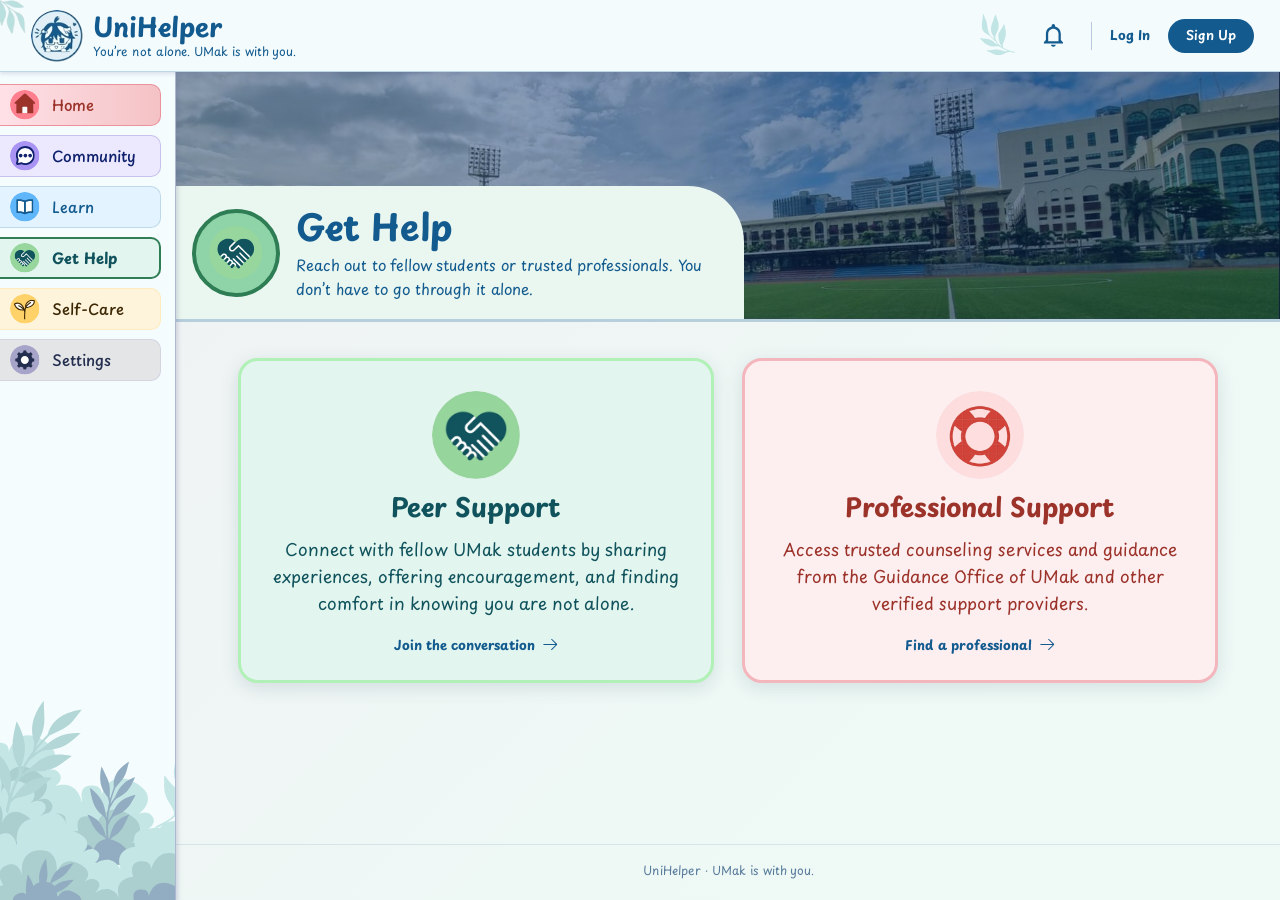
==== get-help.html @ 4c355756 "intial website" ====
<!DOCTYPE html>
<html lang="en">
<head>
  <meta charset="UTF-8">
  <meta name="viewport" content="width=device-width, initial-scale=1.0">
  <meta name="theme-color" content="#f3fbfd">
  <meta name="description" content="Connect with fellow UMak students or reach trusted professional support.">
  <title>Get Help | UniHelper</title>
  <link rel="icon" type="image/png" href="assets/images/logo.svg">
  <link rel="preconnect" href="https://fonts.googleapis.com">
  <link rel="preconnect" href="https://fonts.gstatic.com" crossorigin>
  <link href="https://fonts.googleapis.com/css2?family=Playpen+Sans:wght@400;500;600;700&display=swap" rel="stylesheet">
  <link rel="stylesheet" href="css/site.css">
  <link rel="stylesheet" href="css/help.css">
  <script src="js/app.js" defer></script>
</head>
<body data-page="help">
  <main class="main" id="main">
    <section class="page-hero hero--campus" aria-labelledby="helpTitle">
      <div class="hero-intro">
        <div class="hero-icon" aria-hidden="true"><img src="assets/icons/get-help.svg" alt=""></div>
        <div>
          <h1 id="helpTitle">Get Help</h1>
          <p>Reach out to fellow students or trusted professionals. You don’t have to go through it alone.</p>
        </div>
      </div>
    </section>

    <div class="container">
      <div class="help-cards">
        <a class="help-card help-card--peer" href="peer-support.html">
          <span class="help-card-icon"><img src="assets/icons/peer-support.png" alt=""></span>
          <h2>Peer Support</h2>
          <p>Connect with fellow UMak students by sharing experiences, offering encouragement, and finding comfort in knowing you are not alone.</p>
          <span class="help-card-cta">Join the conversation <img src="assets/icons/arrow-blue.svg" alt=""></span>
        </a>
        <a class="help-card help-card--pro" href="#" data-wip>
          <span class="help-card-icon"><img src="assets/icons/professional-support.png" alt=""></span>
          <h2>Professional Support</h2>
          <p>Access trusted counseling services and guidance from the Guidance Office of UMak and other verified support providers.</p>
          <span class="help-card-cta">Find a professional <img src="assets/icons/arrow-blue.svg" alt=""></span>
        </a>
      </div>
    </div>
  </main>
</body>
</html>
---- css/site.css ----
/* ==========================================================================
   UniHelper — shared design system
   One font, one type scale, one palette, one layout shell for every page.
   Page-specific styles live in css/<page>.css and only use the tokens below.
   ========================================================================== */

/* ---------- 1. Tokens ---------------------------------------------------- */
:root {
  /* Font: Playpen Sans everywhere */
  --font: "Playpen Sans", "Trebuchet MS", Arial, sans-serif;

  /* Type scale (rem). Change a value here and it updates the whole site. */
  --fs-xs: 0.75rem;     /* 12px  tags, captions            */
  --fs-sm: 0.8125rem;   /* 13px  meta, helper text         */
  --fs-base: 0.9375rem; /* 15px  body, buttons, nav        */
  --fs-md: 1.0625rem;   /* 17px  card titles, lead text    */
  --fs-lg: 1.3125rem;   /* 21px  section titles            */
  --fs-xl: 1.625rem;    /* 26px  sub-hero headings         */
  --fs-2xl: clamp(1.75rem, 1.35rem + 1.6vw, 2.25rem); /* 28–36px  page titles */
  --lh-tight: 1.25;
  --lh-body: 1.6;

  /* Brand palette */
  --brand: #135b8f;
  --brand-dark: #0f4a75;
  --brand-bright: #369fcb;
  --ink: #123c68;          /* headings */
  --text: #283653;         /* body copy */
  --muted: #587b9b;        /* secondary copy */
  --line: #bed7e7;
  --page: #f3fbfd;
  --page-grad: linear-gradient(135deg, #f0f1f3 0%, #eef8f5 60%, #effaf6 100%);
  --surface: #ffffff;
  --surface-soft: rgba(255, 255, 255, 0.6);
  --focus: #f2b84b;
  --error: #b42318;
  --success: #176b45;

  /* Shape + depth */
  --radius-sm: 8px;
  --radius: 12px;
  --radius-lg: 20px;
  --shadow-sm: 0 2px 6px rgba(27, 66, 91, 0.1);
  --shadow: 0 5px 18px rgba(27, 66, 91, 0.13);
  --shadow-lg: 0 10px 28px rgba(27, 66, 91, 0.22);

  /* Layout */
  --header-h: 72px;
  --sidebar-w: 200px;
  --gutter: clamp(16px, 2.6vw, 40px);
  --content-max: 1320px;
}

/* Page + sidebar colour themes. Each page picks one via <body data-page="…">;
   the matching sidebar pill uses the same set of variables. */
body[data-page="home"], .nav-home {
  --c-bg: linear-gradient(90deg, #fee1e7, #f4c2c5);
  --c-bd: #eb929c; --c-ink: #9c332a; --c-strong: #d9606d;
  --c-card: #f4fbfd; --c-icon: #f4c2c5;
}
body[data-page="community"], .nav-community {
  --c-bg: #ece8fd; --c-bd: #c8c1ed; --c-ink: #0f216d; --c-strong: #8d80d8;
  --c-card: #f1eefd; --c-icon: #c8c1ed;
}
body[data-page="learn"], .nav-learn {
  --c-bg: #e3f3ff; --c-bd: #bed9ea; --c-ink: #135b8f; --c-strong: #17649d;
  --c-card: #f4fbfd; --c-icon: #63b7f3;
}
body[data-page="help"], .nav-help {
  --c-bg: #e2f5ee; --c-bd: #b1f0b6; --c-ink: #11535d; --c-strong: #2f7d55;
  --c-card: #eaf7f0; --c-icon: #8fd3a8;
}
body[data-page="selfcare"], .nav-selfcare {
  --c-bg: #fef4db; --c-bd: #ffebbd; --c-ink: #3c2804; --c-strong: #c79a2e;
  --c-card: #fff6e0; --c-icon: #ffd77a;
}
body[data-page="settings"], .nav-settings {
  --c-bg: #e4e5e7; --c-bd: #d4d4e1; --c-ink: #242e4f; --c-strong: #6f719d;
  --c-card: #eeeef4; --c-icon: #b9b8d8;
}

/* ---------- 2. Base ------------------------------------------------------ */
*, *::before, *::after { box-sizing: border-box; }

html {
  scroll-behavior: smooth;
  scroll-padding-top: calc(var(--header-h) + 16px);
  -webkit-text-size-adjust: 100%;
}

body {
  margin: 0;
  font-family: var(--font);
  font-size: var(--fs-base);
  line-height: var(--lh-body);
  color: var(--text);
  background: var(--page);
}

h1, h2, h3, h4, p, ul { margin: 0; }
h1, h2, h3, h4 { color: var(--brand); line-height: var(--lh-tight); }
h1 { font-size: var(--fs-2xl); font-weight: 700; }
h2 { font-size: var(--fs-lg); font-weight: 700; }
h3 { font-size: var(--fs-md); font-weight: 600; }
ul { padding: 0; list-style: none; }
a { color: inherit; }
img { max-width: 100%; }
button, input, select, textarea { font: inherit; color: inherit; }
button { cursor: pointer; }
[hidden] { display: none !important; }

:focus-visible { outline: 3px solid var(--focus); outline-offset: 3px; }

.sr-only {
  position: absolute; width: 1px; height: 1px; padding: 0; margin: -1px;
  overflow: hidden; clip: rect(0, 0, 0, 0); white-space: nowrap; border: 0;
}

.skip-link {
  position: fixed; top: 8px; left: 8px; z-index: 2000;
  padding: 8px 14px; border-radius: var(--radius-sm);
  color: #fff; background: var(--brand); text-decoration: none;
  transform: translateY(-200%);
}
.skip-link:focus { transform: none; }

body.no-scroll { overflow: hidden; }

/* ---------- 3. App shell: header, sidebar, main ------------------------- */
.topbar {
  position: fixed; inset: 0 0 auto 0; z-index: 1000;
  display: flex; align-items: center; gap: 14px;
  height: var(--header-h);
  padding: 0 clamp(14px, 2vw, 26px) 0 clamp(14px, 2.4vw, 32px);
  border-bottom: 1px solid var(--line);
  background: var(--page);
  box-shadow: 0 2px 4px rgba(111, 113, 157, 0.2);
}

.topbar-leaf-left {
  position: absolute; top: -18px; left: -20px; width: 60px; height: 60px;
  object-fit: contain; pointer-events: none;
}

.menu-toggle {
  display: none; flex: 0 0 40px; width: 40px; height: 40px; padding: 10px;
  border: 0; border-radius: 10px; background: #e4f2f9;
}
.menu-toggle span {
  display: block; height: 2px; margin: 4px 0; border-radius: 2px; background: var(--brand);
  transition: transform 0.2s, opacity 0.2s;
}
body.sidebar-open .menu-toggle span:nth-child(1) { transform: translateY(6px) rotate(45deg); }
body.sidebar-open .menu-toggle span:nth-child(2) { opacity: 0; }
body.sidebar-open .menu-toggle span:nth-child(3) { transform: translateY(-6px) rotate(-45deg); }

.brand { display: inline-flex; align-items: center; gap: 10px; min-width: 0; text-decoration: none; }
.brand-logo { width: 52px; height: 52px; border-radius: 50%; object-fit: cover; flex: none; }
.brand-copy { display: flex; flex-direction: column; min-width: 0; line-height: 1.1; }
.brand-name { font-size: var(--fs-xl); font-weight: 700; color: var(--brand); }
.brand-tag { margin-top: 3px; font-size: var(--fs-xs); color: var(--brand); }

.topbar-leaf { margin-left: auto; width: 54px; height: 58px; object-fit: contain; opacity: 0.85; pointer-events: none; }

.topbar-actions { display: flex; align-items: center; gap: 18px; }
.topbar-actions .icon-btn { display: grid; place-items: center; width: 38px; height: 42px; padding: 0; border: 0; background: none; }
.topbar-actions .icon-btn img { width: 24px; height: 24px; }
.topbar-divider { width: 1px; height: 28px; background: #b9c9dd; }
.topbar-link { font-size: var(--fs-sm); font-weight: 700; color: var(--brand); text-decoration: none; white-space: nowrap; }
.topbar-link:hover { text-decoration: underline; }

.user-chip {
  display: inline-flex; align-items: center; gap: 8px; max-width: 180px;
  font-size: var(--fs-sm); font-weight: 600; color: var(--brand); white-space: nowrap;
}
.user-chip img { width: 28px; height: 28px; border-radius: 50%; background: #b4cde0; }
.user-chip span { overflow: hidden; text-overflow: ellipsis; }

.sidebar {
  position: fixed; top: var(--header-h); bottom: 0; left: 0; z-index: 900;
  display: flex; flex-direction: column; overflow: hidden;
  width: var(--sidebar-w);
  border-right: 1px solid #aeb9d1;
  background: #f4fcfe;
  box-shadow: 2px 2px 4px rgba(111, 113, 157, 0.25);
}
.side-nav { position: relative; z-index: 1; display: flex; flex-direction: column; gap: 9px; padding: 12px 14px 0 0; }

.nav-item {
  display: flex; align-items: center; gap: 12px; min-height: 42px;
  padding: 4px 10px; border: 1px solid var(--c-bd); border-left: 0;
  border-radius: 0 10px 10px 0;
  font-size: var(--fs-base); font-weight: 500; text-decoration: none; white-space: nowrap;
  color: var(--c-ink); background: var(--c-bg);
  transition: filter 0.15s, transform 0.15s;
}
.nav-item:hover { filter: brightness(0.97); transform: translateX(2px); }
.nav-item img { flex: 0 0 30px; width: 30px; height: 30px; object-fit: contain; }
.nav-item.active { border-width: 2px; border-color: var(--c-strong); font-weight: 700; }

.sidebar-decoration {
  position: absolute; bottom: -50px; left: -180px; width: 450px; max-width: 250%;
  opacity: 0.8; pointer-events: none; user-select: none;
}

.sidebar-auth { display: none; position: relative; z-index: 1; margin-top: auto; padding: 14px; gap: 10px; flex-direction: column; }

.sidebar-scrim {
  position: fixed; inset: var(--header-h) 0 0; z-index: 850;
  background: rgba(16, 47, 74, 0.45); opacity: 0; pointer-events: none; transition: opacity 0.2s;
}

.main {
  display: flex; flex-direction: column; min-width: 0; min-height: 100vh;
  padding-top: var(--header-h); margin-left: var(--sidebar-w);
  background: var(--page-grad);
}
.container { width: 100%; max-width: var(--content-max); margin: 0 auto; padding: 22px var(--gutter) 34px; }

.site-footer {
  margin-top: auto; padding: 16px 24px 20px; border-top: 1px solid #d4e4eb;
  font-size: var(--fs-xs); text-align: center; color: var(--muted);
}

/* ---------- 4. Page hero (same structure on every page) ------------------ */
.page-hero {
  position: relative; display: flex; justify-content: space-between; align-items: flex-end; gap: 24px;
  min-height: 250px; padding: 24px var(--gutter) 0;
  border-bottom: 3px solid #b7cfdd;
  background-color: #35597a;
  background-image: linear-gradient(90deg, rgba(8, 39, 91, 0.42), rgba(8, 39, 91, 0.5)), var(--hero-img, none);
  background-position: center; background-size: cover; background-repeat: no-repeat;
  isolation: isolate;
}
.hero--campus  { --hero-img: url("../assets/images/hero-campus.jpg"); }
.hero--library { --hero-img: url("../assets/images/hero-library.jpg"); }
.hero--aerial  { --hero-img: url("../assets/images/hero-aerial.jpg"); }
.hero--peer    { --hero-img: url("../assets/images/hero-peer.jpg"); }

.hero-intro {
  position: relative; display: flex; align-items: center; gap: 16px;
  max-width: 62%; min-height: 128px;
  padding: 18px 30px 18px 16px; margin-left: calc(var(--gutter) * -1);
  border-radius: 0 56px 0 0; background: var(--c-card);
}
.hero-icon {
  display: grid; place-items: center; flex: 0 0 88px; width: 88px; height: 88px;
  border: 4px solid var(--c-strong); border-radius: 50%; background: var(--c-icon);
}
.hero-icon img { width: 54px; height: 54px; object-fit: contain; }
.hero-intro h1 { margin-bottom: 4px; color: var(--brand); }
.hero-intro p { max-width: 38ch; font-size: var(--fs-base); color: var(--brand); }
.hero-mascot { flex: none; align-self: flex-end; width: 150px; margin-top: -78px; margin-bottom: -18px; object-fit: contain; }

.hero-aside {
  flex: 0 1 320px; align-self: center; width: 320px; margin-bottom: 14px; padding: 16px 24px 20px;
  border-radius: 28px; text-align: center; color: var(--brand);
  background: #f4fbfd; box-shadow: var(--shadow-lg);
}

/* ---------- 5. Buttons, chips, pills ------------------------------------ */
.btn {
  display: inline-flex; justify-content: center; align-items: center; gap: 10px;
  min-height: 40px; padding: 0 22px; border: 0; border-radius: 999px;
  font-size: var(--fs-base); font-weight: 600; text-decoration: none; white-space: nowrap;
  color: #fff; background: var(--brand);
  transition: background 0.15s, transform 0.15s;
}
.btn:hover { background: var(--brand-dark); }
.btn:disabled { background: #6b7078; cursor: not-allowed; }
.btn img { width: 16px; height: 16px; object-fit: contain; }
.btn-sm { min-height: 34px; padding: 0 18px; font-size: var(--fs-sm); }
.btn-bright { background: var(--brand-bright); }
.btn-bright:hover { background: #2a8ab5; }
.btn-soft { color: var(--brand); background: #e4f2f9; border: 1px solid #b6d3e3; }
.btn-soft:hover { background: #d6edf8; }
.btn-block { width: 100%; }

.chip-row { display: flex; flex-wrap: wrap; align-items: center; gap: 10px; }
.chip {
  display: inline-flex; justify-content: center; align-items: center; gap: 8px;
  min-height: 42px; padding: 0 20px; border: 1px solid #bfced8; border-radius: 999px;
  font-size: var(--fs-base); font-weight: 600; white-space: nowrap;
  color: var(--brand); background: #d2e1eb; box-shadow: 0 3px 10px rgba(35, 60, 76, 0.12);
  transition: background 0.18s, color 0.18s, transform 0.18s;
}
.chip:hover { background: #c3dce9; transform: translateY(-1px); }
.chip.selected, .chip[aria-pressed="true"] { border-color: #379fca; color: #fff; background: #379fca; }
.chip img { width: 20px; height: 20px; }

.pill {
  display: inline-block; max-width: 100%; padding: 2px 10px; overflow: hidden;
  border-radius: 999px; font-size: var(--fs-xs); font-weight: 600; line-height: 1.5;
  text-overflow: ellipsis; white-space: nowrap;
  color: #075c91; background: #d8efff;
}
.pill[data-category="Self-Esteem"] { color: #4a52b0; background: #e6e9ff; }
.pill[data-category="Wellness"], .pill[data-category="Support"] { color: #1f6f5c; background: #d9f5e8; }
.pill[data-category="Relationships"] { color: #8a4f9e; background: #f2e2fa; }
.pill[data-category="Self-Growth"] { color: #8a5d0f; background: #fff0d4; }
.pill[data-category="Academics"] { color: #1c5e9a; background: #cfe7fb; }
.pill[data-category="Mental Health"] { color: #1f6f6a; background: #c8ece8; }
.pill[data-category="Life & Future"], .pill[data-category="General"] { color: #5b52b8; background: #dcd9f8; }
.pill[data-category="Other"] { color: #4d5b6e; background: #e3e8ee; }

/* ---------- 6. Section heading + panels --------------------------------- */
.section-head { display: flex; align-items: center; gap: 12px; margin: 0 0 18px; }
.section-head .heading-icon {
  display: grid; place-items: center; flex: 0 0 48px; width: 48px; height: 48px;
  border: 3px solid var(--c-strong); border-radius: 50%; background: var(--c-icon);
}
.section-head .heading-icon img { width: 30px; height: 30px; object-fit: contain; }
.section-head h2 { color: var(--brand); }
.section-head p { margin-top: 2px; font-size: var(--fs-sm); color: var(--muted); }
.section-head .head-action { margin-left: auto; }
.result-count { margin-left: auto; font-size: var(--fs-sm); color: var(--muted); }
.section-head .head-action + .result-count { margin-left: 0; }

.panel {
  padding: 16px 18px 8px; border: 1px solid var(--line); border-radius: var(--radius);
  background: var(--surface-soft);
}
.view-all {
  display: inline-flex; align-items: center; gap: 8px; margin-left: auto;
  font-size: var(--fs-sm); font-weight: 700; text-decoration: none; color: var(--brand);
}
.view-all:hover { text-decoration: underline; }
.view-all img { width: 16px; height: 16px; object-fit: contain; }

.empty-state { padding: 40px 15px; text-align: center; color: var(--muted); }

/* ---------- 7. Media card (articles, exercises, home list) --------------- */
.card-grid { display: grid; gap: 22px; grid-template-columns: repeat(var(--cols, 3), minmax(0, 1fr)); }

.media-card {
  display: flex; min-width: 0; overflow: hidden; padding: 0; text-align: left; text-decoration: none;
  border: 1px solid #a9bac5; border-radius: var(--radius);
  color: var(--ink); background: var(--surface); box-shadow: var(--shadow);
  transition: transform 0.18s, box-shadow 0.18s;
}
button.media-card { font: inherit; }
.media-card:hover { transform: translateY(-3px); box-shadow: 0 9px 22px rgba(27, 66, 91, 0.2); }
.media-card img { pointer-events: none; user-select: none; -webkit-user-drag: none; }
.media-media { position: relative; display: block; overflow: hidden; background: #dff5fc; }
.media-media img { display: block; width: 100%; height: 100%; object-fit: cover; }
.media-media .pill { position: absolute; left: 14px; bottom: 12px; }
.media-body { display: flex; flex: 1; flex-direction: column; align-items: flex-start; gap: 6px; min-width: 0; padding: 14px 16px 14px; }
.media-title { font-size: var(--fs-md); font-weight: 700; line-height: var(--lh-tight); color: var(--brand); }
.media-desc { font-size: var(--fs-sm); line-height: 1.5; color: var(--muted); }
.clamp-2, .clamp-3 { display: -webkit-box; overflow: hidden; -webkit-box-orient: vertical; }
.clamp-2 { -webkit-line-clamp: 2; }
.clamp-3 { -webkit-line-clamp: 3; }

.meta { display: flex; flex-wrap: wrap; align-items: center; gap: 6px 14px; margin-top: auto; padding-top: 6px; font-size: var(--fs-xs); color: #6087b3; }
.meta-item { display: inline-flex; align-items: center; gap: 5px; white-space: nowrap; }
.meta-item img { width: 14px; height: 14px; object-fit: contain; }

/* vertical: image on top */
.media-card--v { flex-direction: column; }
.media-card--v .media-media { flex: none; height: 150px; }

/* horizontal: image left */
.media-card--h { flex-direction: row; min-height: 136px; }
.media-card--h .media-media { flex: 0 0 40%; min-width: 96px; }
.media-card--h .media-body { padding: 12px 14px; }

/* flat: list rows inside a panel */
.media-card--flat {
  gap: 14px; padding: 12px 0; border: 0; border-top: 1px solid var(--line); border-radius: 0;
  background: none; box-shadow: none;
}
.media-card--flat:first-child { padding-top: 2px; border-top: 0; }
.media-card--flat:hover { transform: none; box-shadow: none; }
.media-card--flat:hover .media-title { text-decoration: underline; }
.media-card--flat .media-media { flex: 0 0 150px; min-width: 0; height: 100px; border-radius: var(--radius-sm); }
.media-card--flat .media-body { padding: 0; gap: 4px; }

/* ---------- 8. Modals (Under Construction) + toast ---------------------- */
.wip-backdrop {
  position: fixed; inset: 0; z-index: 3000; display: none;
  justify-content: center; align-items: center; padding: 24px;
  background: rgba(0, 0, 0, 0.45);
}
.wip-backdrop.open { display: flex; }

.wip-box {
  position: relative; display: flex; flex-direction: column; width: min(720px, 100%);
  max-height: calc(100vh - 48px); padding: 28px 32px 22px; border-radius: var(--radius);
  color: var(--brand); background: #fff; box-shadow: 0 4px 14px rgba(0, 0, 0, 0.27);
}
.wip-box h2 { margin-bottom: 14px; font-size: var(--fs-2xl); line-height: 1.15; }
.wip-text { display: flex; flex-direction: column; gap: 14px; max-width: 30em; font-size: var(--fs-md); font-weight: 600; line-height: 1.6; }
.wip-back { align-self: center; min-width: 190px; margin-top: 22px; }
.wip-mascot {
  position: absolute; right: -50px; bottom: 0; width: 250px; max-width: 42%;
  filter: drop-shadow(3px 0 0 #fff) drop-shadow(-3px 0 0 #fff) drop-shadow(0 3px 0 #fff) drop-shadow(0 -3px 0 #fff);
  pointer-events: none; object-fit: contain;
}
.wip-box { padding-right: min(34%, 270px); }

.toast {
  position: fixed; bottom: 20px; left: 50%; z-index: 3100; padding: 11px 18px; border-radius: 10px;
  color: #fff; background: #174e77; box-shadow: var(--shadow);
  opacity: 0; transform: translate(-50%, 15px); transition: opacity 0.2s, transform 0.2s; pointer-events: none;
}
.toast.visible { opacity: 1; transform: translate(-50%, 0); }

.info-tooltip {
  position: fixed; z-index: 3200; max-width: 260px; padding: 8px 12px; border-radius: var(--radius-sm);
  font-size: var(--fs-sm); line-height: 1.4; color: #fff; background: #174e77; box-shadow: var(--shadow);
  opacity: 0; pointer-events: none; transition: opacity 0.12s;
}
.info-tooltip.visible { opacity: 1; }

/* ---------- 9. Responsive ------------------------------------------------ */
@media (max-width: 1280px) {
  :root { --sidebar-w: 176px; }
  .hero-aside { flex-basis: 280px; width: 280px; }
}

@media (max-width: 1100px) {
  .card-grid { --cols: 2; }
}

@media (max-width: 900px) {
  :root { --header-h: 64px; --sidebar-w: 240px; }
  .menu-toggle { display: block; }
  .topbar-leaf, .topbar-leaf-left { display: none; }
  .topbar-actions { margin-left: auto; }

  .sidebar { transform: translateX(-105%); transition: transform 0.24s ease; box-shadow: 10px 0 24px rgba(21, 62, 90, 0.18); }
  body.sidebar-open .sidebar { transform: none; }
  body.sidebar-open .sidebar-scrim { opacity: 1; pointer-events: auto; }
  .sidebar-auth { display: flex; }
  .main { margin-left: 0; }

  .page-hero { display: block; min-height: 0; padding: 120px 0 0; }
  .hero-intro { max-width: 100%; margin-left: 0; padding: 16px var(--gutter); }
  .hero-aside { width: auto; margin: 16px var(--gutter); }
}

@media (max-width: 640px) {
  .card-grid { --cols: 1; }
  .hero-icon { flex-basis: 68px; width: 68px; height: 68px; border-width: 3px; }
  .hero-icon img { width: 42px; height: 42px; }
  .hero-intro { gap: 12px; border-radius: 0 40px 0 0; }
  .hero-mascot { width: 104px; margin-top: -56px; }
  .topbar-divider, .topbar-actions .topbar-link, .topbar-actions .btn, .topbar-actions .user-chip { display: none; }
  .topbar-actions { gap: 6px; }
  .brand-logo { width: 40px; height: 40px; }
  .brand-name { font-size: var(--fs-lg); }
  .chip { min-height: 38px; padding: 0 14px; font-size: var(--fs-sm); }
  .media-card--flat .media-media { flex-basis: 110px; height: 84px; }

  .wip-box { padding: 22px 20px 18px; }
  .wip-mascot { display: none; }
  .wip-text { font-size: var(--fs-base); }
}

@media (max-width: 420px) {
  .brand-tag { display: none; }
}

@media (prefers-reduced-motion: reduce) {
  html { scroll-behavior: auto; }
  *, *::before, *::after { transition-duration: 0.01ms !important; animation-duration: 0.01ms !important; }
}

/* sidebar log-in / sign-up shown inside the mobile drawer */
.sidebar-auth .topbar-link {
  display: flex; justify-content: center; align-items: center; min-height: 40px;
  border: 1px solid var(--line); border-radius: 999px; background: #fff;
}
.sidebar-auth .user-chip { justify-content: center; max-width: none; }
.sidebar-auth .btn { width: 100%; }
---- css/help.css ----
/* Get Help hub + Peer Support */

/* ---------- hub cards ---------- */
.help-cards { display: grid; grid-template-columns: repeat(2, minmax(0, 1fr)); gap: 28px; max-width: 980px; margin: 14px auto 0; }
.help-card {
  display: flex; flex-direction: column; align-items: center; gap: 12px; padding: 30px 30px 24px;
  border: 3px solid var(--hc-bd); border-radius: var(--radius-lg); text-align: center; text-decoration: none;
  color: var(--hc-ink); background: var(--hc-bg); box-shadow: var(--shadow);
  transition: transform 0.18s, box-shadow 0.18s;
}
.help-card:hover { transform: translateY(-3px); box-shadow: var(--shadow-lg); }
.help-card--peer { --hc-bd: #b1f0b6; --hc-ink: #11535d; --hc-bg: #e2f5ee; }
.help-card--pro  { --hc-bd: #f4b6bd; --hc-ink: #9c332a; --hc-bg: #fdeef0; }
.help-card h2 { color: inherit; font-size: var(--fs-xl); }
.help-card p { max-width: 36ch; font-size: var(--fs-md); line-height: 1.6; }
.help-card-icon { display: block; width: 88px; height: 88px; }
.help-card-icon img { width: 100%; height: 100%; border-radius: 50%; object-fit: cover; }
.help-card-cta { display: inline-flex; align-items: center; gap: 8px; margin-top: auto; padding-top: 6px; font-size: var(--fs-sm); font-weight: 700; color: var(--brand); }
.help-card-cta img { width: 16px; height: 16px; }

/* ---------- peer support ---------- */
.peer-controls { display: flex; flex-wrap: wrap; align-items: center; gap: 12px; margin-bottom: 22px; }
.new-thread { color: #11535d; background: #8fd3a8; border: 2px solid #4e9a6b; }
.new-thread:hover { background: #7cc597; }
.new-thread span { font-size: var(--fs-lg); line-height: 1; }
.peer-controls .chip-row { flex: 1 1 100%; margin-top: 2px; }

.thread-head { margin-bottom: 12px; }

.thread-list { border: 1px solid #a9bac5; border-radius: var(--radius); background: var(--surface); box-shadow: var(--shadow); }
.thread {
  display: grid; grid-template-columns: 64px minmax(0, 1fr) auto auto; align-items: center; gap: 12px 20px;
  padding: 18px 22px; border-bottom: 1px solid var(--line);
}
.thread:last-child { border-bottom: 0; }
.thread:target, .thread.flash { animation: flash 2.4s ease-out; }
@keyframes flash { 0%, 55% { background: #e4f4fa; } 100% { background: transparent; } }

.thread-avatar img { width: 60px; height: 60px; border-radius: 50%; object-fit: cover; background: #b4cde0; }
.thread-title { margin-bottom: 4px; font-size: var(--fs-md); }
.thread-excerpt { margin-bottom: 8px; font-size: var(--fs-sm); color: var(--muted); }
.thread-tags { display: flex; flex-wrap: wrap; gap: 6px; }
.thread-meta { display: flex; flex-direction: column; gap: 8px; font-size: var(--fs-sm); color: var(--muted); }
.thread-meta div { display: flex; align-items: center; gap: 10px; white-space: nowrap; }
.thread-meta img { width: 22px; height: 22px; object-fit: contain; }

@media (max-width: 900px) {
  .help-cards { gap: 18px; }
  .thread { grid-template-columns: 52px minmax(0, 1fr) auto; }
  .thread-avatar img { width: 48px; height: 48px; }
  .thread-meta { grid-column: 2; flex-direction: row; gap: 16px; }
  .thread .btn { grid-column: 3; grid-row: 1 / span 2; }
}

@media (max-width: 640px) {
  .help-cards { grid-template-columns: 1fr; }
  .help-card { padding: 22px 20px 20px; }
  .thread { grid-template-columns: 44px minmax(0, 1fr); padding: 14px; }
  .thread-avatar img { width: 40px; height: 40px; }
  .thread .btn { grid-column: 2; grid-row: auto; justify-self: start; }
}
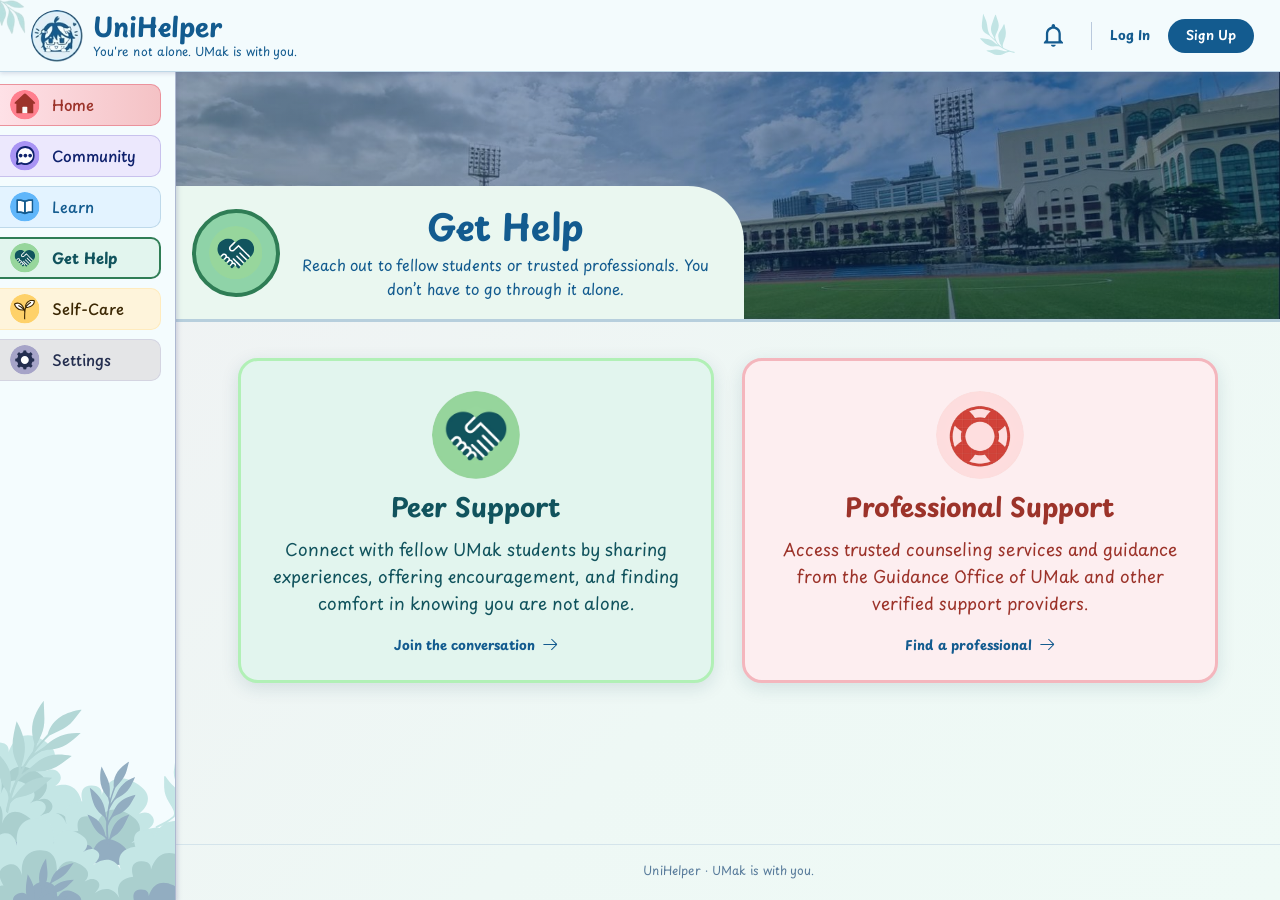
==== commit 0bd19ca4: "add noselect on peer-support.html" ====
--- a/get-help.html
+++ b/get-help.html
@@ -1,5 +1,6 @@
 <!DOCTYPE html>
 <html lang="en">
+
 <head>
   <meta charset="UTF-8">
   <meta name="viewport" content="width=device-width, initial-scale=1.0">
@@ -12,16 +13,19 @@
   <link href="https://fonts.googleapis.com/css2?family=Playpen+Sans:wght@400;500;600;700&display=swap" rel="stylesheet">
   <link rel="stylesheet" href="css/site.css">
   <link rel="stylesheet" href="css/help.css">
+  <link rel="stylesheet" href="css/common.css">
   <script src="js/app.js" defer></script>
 </head>
+
 <body data-page="help">
   <main class="main" id="main">
     <section class="page-hero hero--campus" aria-labelledby="helpTitle">
       <div class="hero-intro">
-        <div class="hero-icon" aria-hidden="true"><img src="assets/icons/get-help.svg" alt=""></div>
+        <div class="hero-icon" aria-hidden="true"><img class="noselect" src="assets/icons/get-help.svg" alt=""></div>
         <div>
-          <h1 id="helpTitle">Get Help</h1>
-          <p>Reach out to fellow students or trusted professionals. You don’t have to go through it alone.</p>
+          <h1 class="noselect" id="helpTitle">Get Help</h1>
+          <p class="noselect">Reach out to fellow students or trusted professionals. You don’t have to go through it
+            alone.</p>
         </div>
       </div>
     </section>
@@ -31,17 +35,20 @@
         <a class="help-card help-card--peer" href="peer-support.html">
           <span class="help-card-icon"><img src="assets/icons/peer-support.png" alt=""></span>
           <h2>Peer Support</h2>
-          <p>Connect with fellow UMak students by sharing experiences, offering encouragement, and finding comfort in knowing you are not alone.</p>
+          <p>Connect with fellow UMak students by sharing experiences, offering encouragement, and finding comfort in
+            knowing you are not alone.</p>
           <span class="help-card-cta">Join the conversation <img src="assets/icons/arrow-blue.svg" alt=""></span>
         </a>
         <a class="help-card help-card--pro" href="#" data-wip>
           <span class="help-card-icon"><img src="assets/icons/professional-support.png" alt=""></span>
           <h2>Professional Support</h2>
-          <p>Access trusted counseling services and guidance from the Guidance Office of UMak and other verified support providers.</p>
+          <p>Access trusted counseling services and guidance from the Guidance Office of UMak and other verified support
+            providers.</p>
           <span class="help-card-cta">Find a professional <img src="assets/icons/arrow-blue.svg" alt=""></span>
         </a>
       </div>
     </div>
   </main>
 </body>
-</html>
+
+</html>
--- a/css/site.css
+++ b/css/site.css
@@ -7,15 +7,18 @@
 /* ---------- 1. Tokens ---------------------------------------------------- */
 :root {
   /* Font: Playpen Sans everywhere */
-  --font: "Playpen Sans", "Trebuchet MS", Arial, sans-serif;
+  --font: "Playpen Sans",
+          "Trebuchet MS",
+          Arial,
+          sans-serif;
 
   /* Type scale (rem). Change a value here and it updates the whole site. */
-  --fs-xs: 0.75rem;     /* 12px  tags, captions            */
-  --fs-sm: 0.8125rem;   /* 13px  meta, helper text         */
+  --fs-xs: 0.75rem; /* 12px  tags, captions            */
+  --fs-sm: 0.8125rem; /* 13px  meta, helper text         */
   --fs-base: 0.9375rem; /* 15px  body, buttons, nav        */
-  --fs-md: 1.0625rem;   /* 17px  card titles, lead text    */
-  --fs-lg: 1.3125rem;   /* 21px  section titles            */
-  --fs-xl: 1.625rem;    /* 26px  sub-hero headings         */
+  --fs-md: 1.0625rem; /* 17px  card titles, lead text    */
+  --fs-lg: 1.3125rem; /* 21px  section titles            */
+  --fs-xl: 1.625rem; /* 26px  sub-hero headings         */
   --fs-2xl: clamp(1.75rem, 1.35rem + 1.6vw, 2.25rem); /* 28–36px  page titles */
   --lh-tight: 1.25;
   --lh-body: 1.6;
@@ -24,9 +27,9 @@
   --brand: #135b8f;
   --brand-dark: #0f4a75;
   --brand-bright: #369fcb;
-  --ink: #123c68;          /* headings */
-  --text: #283653;         /* body copy */
-  --muted: #587b9b;        /* secondary copy */
+  --ink: #123c68; /* headings */
+  --text: #283653; /* body copy */
+  --muted: #587b9b; /* secondary copy */
   --line: #bed7e7;
   --page: #f3fbfd;
   --page-grad: linear-gradient(135deg, #f0f1f3 0%, #eef8f5 60%, #effaf6 100%);
@@ -53,34 +56,72 @@
 
 /* Page + sidebar colour themes. Each page picks one via <body data-page="…">;
    the matching sidebar pill uses the same set of variables. */
-body[data-page="home"], .nav-home {
+body[data-page="home"],
+.nav-home {
   --c-bg: linear-gradient(90deg, #fee1e7, #f4c2c5);
-  --c-bd: #eb929c; --c-ink: #9c332a; --c-strong: #d9606d;
-  --c-card: #f4fbfd; --c-icon: #f4c2c5;
-}
-body[data-page="community"], .nav-community {
-  --c-bg: #ece8fd; --c-bd: #c8c1ed; --c-ink: #0f216d; --c-strong: #8d80d8;
-  --c-card: #f1eefd; --c-icon: #c8c1ed;
-}
-body[data-page="learn"], .nav-learn {
-  --c-bg: #e3f3ff; --c-bd: #bed9ea; --c-ink: #135b8f; --c-strong: #17649d;
-  --c-card: #f4fbfd; --c-icon: #63b7f3;
-}
-body[data-page="help"], .nav-help {
-  --c-bg: #e2f5ee; --c-bd: #b1f0b6; --c-ink: #11535d; --c-strong: #2f7d55;
-  --c-card: #eaf7f0; --c-icon: #8fd3a8;
-}
-body[data-page="selfcare"], .nav-selfcare {
-  --c-bg: #fef4db; --c-bd: #ffebbd; --c-ink: #3c2804; --c-strong: #c79a2e;
-  --c-card: #fff6e0; --c-icon: #ffd77a;
-}
-body[data-page="settings"], .nav-settings {
-  --c-bg: #e4e5e7; --c-bd: #d4d4e1; --c-ink: #242e4f; --c-strong: #6f719d;
-  --c-card: #eeeef4; --c-icon: #b9b8d8;
+  --c-bd: #eb929c;
+  --c-ink: #9c332a;
+  --c-strong: #d9606d;
+  --c-card: #f4fbfd;
+  --c-icon: #f4c2c5;
+}
+
+body[data-page="community"],
+.nav-community {
+  --c-bg: #ece8fd;
+  --c-bd: #c8c1ed;
+  --c-ink: #0f216d;
+  --c-strong: #8d80d8;
+  --c-card: #f1eefd;
+  --c-icon: #c8c1ed;
+}
+
+body[data-page="learn"],
+.nav-learn {
+  --c-bg: #e3f3ff;
+  --c-bd: #bed9ea;
+  --c-ink: #135b8f;
+  --c-strong: #17649d;
+  --c-card: #f4fbfd;
+  --c-icon: #63b7f3;
+}
+
+body[data-page="help"],
+.nav-help {
+  --c-bg: #e2f5ee;
+  --c-bd: #b1f0b6;
+  --c-ink: #11535d;
+  --c-strong: #2f7d55;
+  --c-card: #eaf7f0;
+  --c-icon: #8fd3a8;
+}
+
+body[data-page="selfcare"],
+.nav-selfcare {
+  --c-bg: #fef4db;
+  --c-bd: #ffebbd;
+  --c-ink: #3c2804;
+  --c-strong: #c79a2e;
+  --c-card: #fff6e0;
+  --c-icon: #ffd77a;
+}
+
+body[data-page="settings"],
+.nav-settings {
+  --c-bg: #e4e5e7;
+  --c-bd: #d4d4e1;
+  --c-ink: #242e4f;
+  --c-strong: #6f719d;
+  --c-card: #eeeef4;
+  --c-icon: #b9b8d8;
 }
 
 /* ---------- 2. Base ------------------------------------------------------ */
-*, *::before, *::after { box-sizing: border-box; }
+*,
+*::before,
+*::after {
+  box-sizing: border-box;
+}
 
 html {
   scroll-behavior: smooth;
@@ -97,379 +138,1239 @@
   background: var(--page);
 }
 
-h1, h2, h3, h4, p, ul { margin: 0; }
-h1, h2, h3, h4 { color: var(--brand); line-height: var(--lh-tight); }
-h1 { font-size: var(--fs-2xl); font-weight: 700; }
-h2 { font-size: var(--fs-lg); font-weight: 700; }
-h3 { font-size: var(--fs-md); font-weight: 600; }
-ul { padding: 0; list-style: none; }
-a { color: inherit; }
-img { max-width: 100%; }
-button, input, select, textarea { font: inherit; color: inherit; }
-button { cursor: pointer; }
-[hidden] { display: none !important; }
-
-:focus-visible { outline: 3px solid var(--focus); outline-offset: 3px; }
+h1,
+h2,
+h3,
+h4,
+p,
+ul {
+  margin: 0;
+}
+
+h1,
+h2,
+h3,
+h4 {
+  line-height: var(--lh-tight);
+  color: var(--brand);
+}
+
+h1 {
+  font-size: var(--fs-2xl);
+  font-weight: 700;
+}
+
+h2 {
+  font-size: var(--fs-lg);
+  font-weight: 700;
+}
+
+h3 {
+  font-size: var(--fs-md);
+  font-weight: 600;
+}
+
+ul {
+  padding: 0;
+  list-style: none;
+}
+
+a {
+  color: inherit;
+}
+
+img {
+  max-width: 100%;
+}
+
+button,
+input,
+select,
+textarea {
+  font: inherit;
+  color: inherit;
+}
+
+button {
+  cursor: pointer;
+}
+
+[hidden] {
+  display: none !important;
+}
+
+:focus-visible {
+  outline: 3px solid var(--focus);
+  outline-offset: 3px;
+}
 
 .sr-only {
-  position: absolute; width: 1px; height: 1px; padding: 0; margin: -1px;
-  overflow: hidden; clip: rect(0, 0, 0, 0); white-space: nowrap; border: 0;
+  position: absolute;
+  overflow: hidden;
+  clip: rect(0, 0, 0, 0);
+  width: 1px;
+  height: 1px;
+  padding: 0;
+  border: 0;
+  margin: -1px;
+  white-space: nowrap;
 }
 
 .skip-link {
-  position: fixed; top: 8px; left: 8px; z-index: 2000;
-  padding: 8px 14px; border-radius: var(--radius-sm);
-  color: #fff; background: var(--brand); text-decoration: none;
+  position: fixed;
+  top: 8px;
+  left: 8px;
+  z-index: 2000;
+  padding: 8px 14px;
+  border-radius: var(--radius-sm);
+  text-decoration: none;
+  color: #fff;
+  background: var(--brand);
   transform: translateY(-200%);
 }
-.skip-link:focus { transform: none; }
-
-body.no-scroll { overflow: hidden; }
+
+.skip-link:focus {
+  transform: none;
+}
+
+body.no-scroll {
+  overflow: hidden;
+}
 
 /* ---------- 3. App shell: header, sidebar, main ------------------------- */
 .topbar {
-  position: fixed; inset: 0 0 auto 0; z-index: 1000;
-  display: flex; align-items: center; gap: 14px;
+  position: fixed;
+  z-index: 1000;
+  display: flex;
+  align-items: center;
+  gap: 14px;
   height: var(--header-h);
   padding: 0 clamp(14px, 2vw, 26px) 0 clamp(14px, 2.4vw, 32px);
   border-bottom: 1px solid var(--line);
   background: var(--page);
   box-shadow: 0 2px 4px rgba(111, 113, 157, 0.2);
+  inset: 0 0 auto 0;
 }
 
 .topbar-leaf-left {
-  position: absolute; top: -18px; left: -20px; width: 60px; height: 60px;
-  object-fit: contain; pointer-events: none;
+  position: absolute;
+  top: -18px;
+  left: -20px;
+  width: 60px;
+  height: 60px;
+  pointer-events: none;
+  object-fit: contain;
 }
 
 .menu-toggle {
-  display: none; flex: 0 0 40px; width: 40px; height: 40px; padding: 10px;
-  border: 0; border-radius: 10px; background: #e4f2f9;
-}
+  display: none;
+  flex: 0 0 40px;
+  width: 40px;
+  height: 40px;
+  padding: 10px;
+  border: 0;
+  border-radius: 10px;
+  background: #e4f2f9;
+}
+
 .menu-toggle span {
-  display: block; height: 2px; margin: 4px 0; border-radius: 2px; background: var(--brand);
-  transition: transform 0.2s, opacity 0.2s;
-}
-body.sidebar-open .menu-toggle span:nth-child(1) { transform: translateY(6px) rotate(45deg); }
-body.sidebar-open .menu-toggle span:nth-child(2) { opacity: 0; }
-body.sidebar-open .menu-toggle span:nth-child(3) { transform: translateY(-6px) rotate(-45deg); }
-
-.brand { display: inline-flex; align-items: center; gap: 10px; min-width: 0; text-decoration: none; }
-.brand-logo { width: 52px; height: 52px; border-radius: 50%; object-fit: cover; flex: none; }
-.brand-copy { display: flex; flex-direction: column; min-width: 0; line-height: 1.1; }
-.brand-name { font-size: var(--fs-xl); font-weight: 700; color: var(--brand); }
-.brand-tag { margin-top: 3px; font-size: var(--fs-xs); color: var(--brand); }
-
-.topbar-leaf { margin-left: auto; width: 54px; height: 58px; object-fit: contain; opacity: 0.85; pointer-events: none; }
-
-.topbar-actions { display: flex; align-items: center; gap: 18px; }
-.topbar-actions .icon-btn { display: grid; place-items: center; width: 38px; height: 42px; padding: 0; border: 0; background: none; }
-.topbar-actions .icon-btn img { width: 24px; height: 24px; }
-.topbar-divider { width: 1px; height: 28px; background: #b9c9dd; }
-.topbar-link { font-size: var(--fs-sm); font-weight: 700; color: var(--brand); text-decoration: none; white-space: nowrap; }
-.topbar-link:hover { text-decoration: underline; }
+  display: block;
+  height: 2px;
+  border-radius: 2px;
+  margin: 4px 0;
+  background: var(--brand);
+  transition: transform 0.2s,
+              opacity 0.2s;
+}
+
+body.sidebar-open .menu-toggle span:nth-child(1) {
+  transform: translateY(6px) rotate(45deg);
+}
+
+body.sidebar-open .menu-toggle span:nth-child(2) {
+  opacity: 0;
+}
+
+body.sidebar-open .menu-toggle span:nth-child(3) {
+  transform: translateY(-6px) rotate(-45deg);
+}
+
+.brand {
+  display: inline-flex;
+  align-items: center;
+  gap: 10px;
+  min-width: 0;
+  text-decoration: none;
+}
+
+.brand-logo {
+  flex: none;
+  width: 52px;
+  height: 52px;
+  border-radius: 50%;
+  object-fit: cover;
+}
+
+.brand-copy {
+  display: flex;
+  flex-direction: column;
+  min-width: 0;
+  line-height: 1.1;
+}
+
+.brand-name {
+  font-size: var(--fs-xl);
+  font-weight: 700;
+  color: var(--brand);
+}
+
+.brand-tag {
+  margin-top: 3px;
+  font-size: var(--fs-xs);
+  color: var(--brand);
+}
+
+.topbar-leaf {
+  width: 54px;
+  height: 58px;
+  margin-left: auto;
+  opacity: 0.85;
+  pointer-events: none;
+  object-fit: contain;
+}
+
+.topbar-actions {
+  display: flex;
+  align-items: center;
+  gap: 18px;
+}
+
+.topbar-actions .icon-btn {
+  display: grid;
+  place-items: center;
+  width: 38px;
+  height: 42px;
+  padding: 0;
+  border: 0;
+  background: none;
+}
+
+.topbar-actions .icon-btn img {
+  width: 24px;
+  height: 24px;
+}
+
+.topbar-divider {
+  width: 1px;
+  height: 28px;
+  background: #b9c9dd;
+}
+
+.topbar-link {
+  font-size: var(--fs-sm);
+  font-weight: 700;
+  text-decoration: none;
+  white-space: nowrap;
+  color: var(--brand);
+}
+
+.topbar-link:hover {
+  text-decoration: underline;
+}
 
 .user-chip {
-  display: inline-flex; align-items: center; gap: 8px; max-width: 180px;
-  font-size: var(--fs-sm); font-weight: 600; color: var(--brand); white-space: nowrap;
-}
-.user-chip img { width: 28px; height: 28px; border-radius: 50%; background: #b4cde0; }
-.user-chip span { overflow: hidden; text-overflow: ellipsis; }
+  display: inline-flex;
+  align-items: center;
+  gap: 8px;
+  max-width: 180px;
+  font-size: var(--fs-sm);
+  font-weight: 600;
+  white-space: nowrap;
+  color: var(--brand);
+}
+
+.user-chip img {
+  width: 28px;
+  height: 28px;
+  border-radius: 50%;
+  background: #b4cde0;
+}
+
+.user-chip span {
+  overflow: hidden;
+  text-overflow: ellipsis;
+}
 
 .sidebar {
-  position: fixed; top: var(--header-h); bottom: 0; left: 0; z-index: 900;
-  display: flex; flex-direction: column; overflow: hidden;
+  position: fixed;
+  top: var(--header-h);
+  bottom: 0;
+  left: 0;
+  z-index: 900;
+  display: flex;
+  overflow: hidden;
+  flex-direction: column;
   width: var(--sidebar-w);
   border-right: 1px solid #aeb9d1;
   background: #f4fcfe;
   box-shadow: 2px 2px 4px rgba(111, 113, 157, 0.25);
 }
-.side-nav { position: relative; z-index: 1; display: flex; flex-direction: column; gap: 9px; padding: 12px 14px 0 0; }
+
+.side-nav {
+  position: relative;
+  z-index: 1;
+  display: flex;
+  flex-direction: column;
+  gap: 9px;
+  padding: 12px 14px 0 0;
+}
 
 .nav-item {
-  display: flex; align-items: center; gap: 12px; min-height: 42px;
-  padding: 4px 10px; border: 1px solid var(--c-bd); border-left: 0;
+  display: flex;
+  align-items: center;
+  gap: 12px;
+  min-height: 42px;
+  padding: 4px 10px;
+  border: 1px solid var(--c-bd);
+  border-left: 0;
   border-radius: 0 10px 10px 0;
-  font-size: var(--fs-base); font-weight: 500; text-decoration: none; white-space: nowrap;
-  color: var(--c-ink); background: var(--c-bg);
-  transition: filter 0.15s, transform 0.15s;
-}
-.nav-item:hover { filter: brightness(0.97); transform: translateX(2px); }
-.nav-item img { flex: 0 0 30px; width: 30px; height: 30px; object-fit: contain; }
-.nav-item.active { border-width: 2px; border-color: var(--c-strong); font-weight: 700; }
+  font-size: var(--fs-base);
+  font-weight: 500;
+  text-decoration: none;
+  white-space: nowrap;
+  color: var(--c-ink);
+  background: var(--c-bg);
+  transition: filter 0.15s,
+              transform 0.15s;
+}
+
+.nav-item:hover {
+  filter: brightness(0.97);
+  transform: translateX(2px);
+}
+
+.nav-item img {
+  flex: 0 0 30px;
+  width: 30px;
+  height: 30px;
+  object-fit: contain;
+}
+
+.nav-item.active {
+  border-width: 2px;
+  border-color: var(--c-strong);
+  font-weight: 700;
+}
 
 .sidebar-decoration {
-  position: absolute; bottom: -50px; left: -180px; width: 450px; max-width: 250%;
-  opacity: 0.8; pointer-events: none; user-select: none;
-}
-
-.sidebar-auth { display: none; position: relative; z-index: 1; margin-top: auto; padding: 14px; gap: 10px; flex-direction: column; }
+  position: absolute;
+  bottom: -50px;
+  left: -180px;
+  width: 450px;
+  max-width: 250%;
+  opacity: 0.8;
+  pointer-events: none;
+  user-select: none;
+}
+
+.sidebar-auth {
+  position: relative;
+  z-index: 1;
+  display: none;
+  flex-direction: column;
+  gap: 10px;
+  padding: 14px;
+  margin-top: auto;
+}
 
 .sidebar-scrim {
-  position: fixed; inset: var(--header-h) 0 0; z-index: 850;
-  background: rgba(16, 47, 74, 0.45); opacity: 0; pointer-events: none; transition: opacity 0.2s;
+  position: fixed;
+  z-index: 850;
+  background: rgba(16, 47, 74, 0.45);
+  opacity: 0;
+  transition: opacity 0.2s;
+  pointer-events: none;
+  inset: var(--header-h) 0 0;
 }
 
 .main {
-  display: flex; flex-direction: column; min-width: 0; min-height: 100vh;
-  padding-top: var(--header-h); margin-left: var(--sidebar-w);
+  display: flex;
+  flex-direction: column;
+  min-width: 0;
+  min-height: 100vh;
+  padding-top: var(--header-h);
+  margin-left: var(--sidebar-w);
   background: var(--page-grad);
 }
-.container { width: 100%; max-width: var(--content-max); margin: 0 auto; padding: 22px var(--gutter) 34px; }
+
+.container {
+  width: 100%;
+  max-width: var(--content-max);
+  padding: 22px var(--gutter) 34px;
+  margin: 0 auto;
+}
 
 .site-footer {
-  margin-top: auto; padding: 16px 24px 20px; border-top: 1px solid #d4e4eb;
-  font-size: var(--fs-xs); text-align: center; color: var(--muted);
+  padding: 16px 24px 20px;
+  border-top: 1px solid #d4e4eb;
+  margin-top: auto;
+  font-size: var(--fs-xs);
+  text-align: center;
+  color: var(--muted);
 }
 
 /* ---------- 4. Page hero (same structure on every page) ------------------ */
 .page-hero {
-  position: relative; display: flex; justify-content: space-between; align-items: flex-end; gap: 24px;
-  min-height: 250px; padding: 24px var(--gutter) 0;
+  position: relative;
+  display: flex;
+  justify-content: space-between;
+  align-items: flex-end;
+  gap: 24px;
+  min-height: 250px;
+  padding: 24px var(--gutter) 0;
   border-bottom: 3px solid #b7cfdd;
   background-color: #35597a;
-  background-image: linear-gradient(90deg, rgba(8, 39, 91, 0.42), rgba(8, 39, 91, 0.5)), var(--hero-img, none);
-  background-position: center; background-size: cover; background-repeat: no-repeat;
+  background-image: linear-gradient(90deg, rgba(8, 39, 91, 0.42), rgba(8, 39, 91, 0.5)),
+                    var(--hero-img, none);
+  background-position: center;
+  background-size: cover;
+  background-repeat: no-repeat;
   isolation: isolate;
 }
-.hero--campus  { --hero-img: url("../assets/images/hero-campus.jpg"); }
-.hero--library { --hero-img: url("../assets/images/hero-library.jpg"); }
-.hero--aerial  { --hero-img: url("../assets/images/hero-aerial.jpg"); }
-.hero--peer    { --hero-img: url("../assets/images/hero-peer.jpg"); }
+
+.hero--campus {
+  --hero-img: url("../assets/images/hero-campus.jpg");
+}
+
+.hero--library {
+  --hero-img: url("../assets/images/hero-library.jpg");
+}
+
+.hero--aerial {
+  --hero-img: url("../assets/images/hero-aerial.jpg");
+}
+
+.hero--peer {
+  --hero-img: url("../assets/images/hero-peer.jpg");
+}
 
 .hero-intro {
-  position: relative; display: flex; align-items: center; gap: 16px;
-  max-width: 62%; min-height: 128px;
-  padding: 18px 30px 18px 16px; margin-left: calc(var(--gutter) * -1);
-  border-radius: 0 56px 0 0; background: var(--c-card);
-}
+  position: relative;
+  display: flex;
+  align-items: center;
+  gap: 16px;
+  max-width: 62%;
+  min-height: 128px;
+  padding: 18px 30px 18px 16px;
+  border-radius: 0 56px 0 0;
+  margin-left: calc(var(--gutter) * -1);
+  background: var(--c-card);
+}
+
 .hero-icon {
-  display: grid; place-items: center; flex: 0 0 88px; width: 88px; height: 88px;
-  border: 4px solid var(--c-strong); border-radius: 50%; background: var(--c-icon);
-}
-.hero-icon img { width: 54px; height: 54px; object-fit: contain; }
-.hero-intro h1 { margin-bottom: 4px; color: var(--brand); }
-.hero-intro p { max-width: 38ch; font-size: var(--fs-base); color: var(--brand); }
-.hero-mascot { flex: none; align-self: flex-end; width: 150px; margin-top: -78px; margin-bottom: -18px; object-fit: contain; }
+  display: grid;
+  flex: 0 0 88px;
+  place-items: center;
+  width: 88px;
+  height: 88px;
+  border: 4px solid var(--c-strong);
+  border-radius: 50%;
+  background: var(--c-icon);
+}
+
+.hero-icon img {
+  width: 54px;
+  height: 54px;
+  object-fit: contain;
+}
+
+.hero-intro h1 {
+  margin-bottom: 4px;
+  color: var(--brand);
+}
+
+.hero-intro {
+  justify-content: center;
+  text-align: center;
+}
+
+.hero-intro p {
+  max-width: 38ch;
+  font-size: var(--fs-base);
+  color: var(--brand);
+  margin-inline: auto;
+}
+
+.hero-mascot {
+  flex: none;
+  align-self: flex-end;
+  width: 150px;
+  margin-top: -78px;
+  margin-bottom: -18px;
+  object-fit: contain;
+}
 
 .hero-aside {
-  flex: 0 1 320px; align-self: center; width: 320px; margin-bottom: 14px; padding: 16px 24px 20px;
-  border-radius: 28px; text-align: center; color: var(--brand);
-  background: #f4fbfd; box-shadow: var(--shadow-lg);
+  flex: 0 1 320px;
+  align-self: center;
+  width: 320px;
+  padding: 16px 24px 20px;
+  border-radius: 28px;
+  margin-bottom: 14px;
+  text-align: center;
+  color: var(--brand);
+  background: #f4fbfd;
+  box-shadow: var(--shadow-lg);
 }
 
 /* ---------- 5. Buttons, chips, pills ------------------------------------ */
 .btn {
-  display: inline-flex; justify-content: center; align-items: center; gap: 10px;
-  min-height: 40px; padding: 0 22px; border: 0; border-radius: 999px;
-  font-size: var(--fs-base); font-weight: 600; text-decoration: none; white-space: nowrap;
-  color: #fff; background: var(--brand);
-  transition: background 0.15s, transform 0.15s;
-}
-.btn:hover { background: var(--brand-dark); }
-.btn:disabled { background: #6b7078; cursor: not-allowed; }
-.btn img { width: 16px; height: 16px; object-fit: contain; }
-.btn-sm { min-height: 34px; padding: 0 18px; font-size: var(--fs-sm); }
-.btn-bright { background: var(--brand-bright); }
-.btn-bright:hover { background: #2a8ab5; }
-.btn-soft { color: var(--brand); background: #e4f2f9; border: 1px solid #b6d3e3; }
-.btn-soft:hover { background: #d6edf8; }
-.btn-block { width: 100%; }
-
-.chip-row { display: flex; flex-wrap: wrap; align-items: center; gap: 10px; }
+  display: inline-flex;
+  justify-content: center;
+  align-items: center;
+  gap: 10px;
+  min-height: 40px;
+  padding: 0 22px;
+  border: 0;
+  border-radius: 999px;
+  font-size: var(--fs-base);
+  font-weight: 600;
+  text-decoration: none;
+  white-space: nowrap;
+  color: #fff;
+  background: var(--brand);
+  transition: background 0.15s,
+              transform 0.15s;
+}
+
+.btn:hover {
+  background: var(--brand-dark);
+}
+
+.btn:disabled {
+  background: #6b7078;
+  cursor: not-allowed;
+}
+
+.btn img {
+  width: 16px;
+  height: 16px;
+  object-fit: contain;
+}
+
+.btn-sm {
+  min-height: 34px;
+  padding: 0 18px;
+  font-size: var(--fs-sm);
+}
+
+.btn-bright {
+  background: var(--brand-bright);
+}
+
+.btn-bright:hover {
+  background: #2a8ab5;
+}
+
+.btn-soft {
+  border: 1px solid #b6d3e3;
+  color: var(--brand);
+  background: #e4f2f9;
+}
+
+.btn-soft:hover {
+  background: #d6edf8;
+}
+
+.btn-block {
+  width: 100%;
+}
+
+.chip-row {
+  display: flex;
+  flex-wrap: wrap;
+  align-items: center;
+  gap: 10px;
+}
+
 .chip {
-  display: inline-flex; justify-content: center; align-items: center; gap: 8px;
-  min-height: 42px; padding: 0 20px; border: 1px solid #bfced8; border-radius: 999px;
-  font-size: var(--fs-base); font-weight: 600; white-space: nowrap;
-  color: var(--brand); background: #d2e1eb; box-shadow: 0 3px 10px rgba(35, 60, 76, 0.12);
-  transition: background 0.18s, color 0.18s, transform 0.18s;
-}
-.chip:hover { background: #c3dce9; transform: translateY(-1px); }
-.chip.selected, .chip[aria-pressed="true"] { border-color: #379fca; color: #fff; background: #379fca; }
-.chip img { width: 20px; height: 20px; }
+  display: inline-flex;
+  justify-content: center;
+  align-items: center;
+  gap: 8px;
+  min-height: 42px;
+  padding: 0 20px;
+  border: 1px solid #bfced8;
+  border-radius: 999px;
+  font-size: var(--fs-base);
+  font-weight: 600;
+  white-space: nowrap;
+  color: var(--brand);
+  background: #d2e1eb;
+  box-shadow: 0 3px 10px rgba(35, 60, 76, 0.12);
+  transition: background 0.18s,
+              color 0.18s,
+              transform 0.18s;
+}
+
+.chip:hover {
+  background: #c3dce9;
+  transform: translateY(-1px);
+}
+
+.chip.selected,
+.chip[aria-pressed="true"] {
+  border-color: #379fca;
+  color: #fff;
+  background: #379fca;
+}
+
+.chip img {
+  width: 20px;
+  height: 20px;
+}
 
 .pill {
-  display: inline-block; max-width: 100%; padding: 2px 10px; overflow: hidden;
-  border-radius: 999px; font-size: var(--fs-xs); font-weight: 600; line-height: 1.5;
-  text-overflow: ellipsis; white-space: nowrap;
-  color: #075c91; background: #d8efff;
-}
-.pill[data-category="Self-Esteem"] { color: #4a52b0; background: #e6e9ff; }
-.pill[data-category="Wellness"], .pill[data-category="Support"] { color: #1f6f5c; background: #d9f5e8; }
-.pill[data-category="Relationships"] { color: #8a4f9e; background: #f2e2fa; }
-.pill[data-category="Self-Growth"] { color: #8a5d0f; background: #fff0d4; }
-.pill[data-category="Academics"] { color: #1c5e9a; background: #cfe7fb; }
-.pill[data-category="Mental Health"] { color: #1f6f6a; background: #c8ece8; }
-.pill[data-category="Life & Future"], .pill[data-category="General"] { color: #5b52b8; background: #dcd9f8; }
-.pill[data-category="Other"] { color: #4d5b6e; background: #e3e8ee; }
+  display: inline-block;
+  overflow: hidden;
+  max-width: 100%;
+  padding: 2px 10px;
+  border-radius: 999px;
+  font-size: var(--fs-xs);
+  font-weight: 600;
+  line-height: 1.5;
+  text-overflow: ellipsis;
+  white-space: nowrap;
+  color: #075c91;
+  background: #d8efff;
+}
+
+.pill[data-category="Self-Esteem"] {
+  color: #4a52b0;
+  background: #e6e9ff;
+}
+
+.pill[data-category="Wellness"],
+.pill[data-category="Support"] {
+  color: #1f6f5c;
+  background: #d9f5e8;
+}
+
+.pill[data-category="Relationships"] {
+  color: #8a4f9e;
+  background: #f2e2fa;
+}
+
+.pill[data-category="Self-Growth"] {
+  color: #8a5d0f;
+  background: #fff0d4;
+}
+
+.pill[data-category="Academics"] {
+  color: #1c5e9a;
+  background: #cfe7fb;
+}
+
+.pill[data-category="Mental Health"] {
+  color: #1f6f6a;
+  background: #c8ece8;
+}
+
+.pill[data-category="Life & Future"],
+.pill[data-category="General"] {
+  color: #5b52b8;
+  background: #dcd9f8;
+}
+
+.pill[data-category="Other"] {
+  color: #4d5b6e;
+  background: #e3e8ee;
+}
 
 /* ---------- 6. Section heading + panels --------------------------------- */
-.section-head { display: flex; align-items: center; gap: 12px; margin: 0 0 18px; }
+.section-head {
+  display: flex;
+  align-items: center;
+  gap: 12px;
+  margin: 0 0 18px;
+}
+
 .section-head .heading-icon {
-  display: grid; place-items: center; flex: 0 0 48px; width: 48px; height: 48px;
-  border: 3px solid var(--c-strong); border-radius: 50%; background: var(--c-icon);
-}
-.section-head .heading-icon img { width: 30px; height: 30px; object-fit: contain; }
-.section-head h2 { color: var(--brand); }
-.section-head p { margin-top: 2px; font-size: var(--fs-sm); color: var(--muted); }
-.section-head .head-action { margin-left: auto; }
-.result-count { margin-left: auto; font-size: var(--fs-sm); color: var(--muted); }
-.section-head .head-action + .result-count { margin-left: 0; }
+  display: grid;
+  flex: 0 0 48px;
+  place-items: center;
+  width: 48px;
+  height: 48px;
+  border: 3px solid var(--c-strong);
+  border-radius: 50%;
+  background: var(--c-icon);
+}
+
+.section-head .heading-icon img {
+  width: 30px;
+  height: 30px;
+  object-fit: contain;
+}
+
+.section-head h2 {
+  color: var(--brand);
+}
+
+.section-head p {
+  margin-top: 2px;
+  font-size: var(--fs-sm);
+  color: var(--muted);
+}
+
+.section-head .head-action {
+  margin-left: auto;
+}
+
+.result-count {
+  margin-left: auto;
+  font-size: var(--fs-sm);
+  color: var(--muted);
+}
+
+.section-head .head-action + .result-count {
+  margin-left: 0;
+}
 
 .panel {
-  padding: 16px 18px 8px; border: 1px solid var(--line); border-radius: var(--radius);
+  padding: 16px 18px 8px;
+  border: 1px solid var(--line);
+  border-radius: var(--radius);
   background: var(--surface-soft);
 }
+
 .view-all {
-  display: inline-flex; align-items: center; gap: 8px; margin-left: auto;
-  font-size: var(--fs-sm); font-weight: 700; text-decoration: none; color: var(--brand);
-}
-.view-all:hover { text-decoration: underline; }
-.view-all img { width: 16px; height: 16px; object-fit: contain; }
-
-.empty-state { padding: 40px 15px; text-align: center; color: var(--muted); }
+  display: inline-flex;
+  align-items: center;
+  gap: 8px;
+  margin-left: auto;
+  font-size: var(--fs-sm);
+  font-weight: 700;
+  text-decoration: none;
+  color: var(--brand);
+}
+
+.view-all:hover {
+  text-decoration: underline;
+}
+
+.view-all img {
+  width: 16px;
+  height: 16px;
+  object-fit: contain;
+}
+
+.empty-state {
+  padding: 40px 15px;
+  text-align: center;
+  color: var(--muted);
+}
 
 /* ---------- 7. Media card (articles, exercises, home list) --------------- */
-.card-grid { display: grid; gap: 22px; grid-template-columns: repeat(var(--cols, 3), minmax(0, 1fr)); }
+.card-grid {
+  display: grid;
+  grid-template-columns: repeat(var(--cols, 3), minmax(0, 1fr));
+  gap: 22px;
+}
 
 .media-card {
-  display: flex; min-width: 0; overflow: hidden; padding: 0; text-align: left; text-decoration: none;
-  border: 1px solid #a9bac5; border-radius: var(--radius);
-  color: var(--ink); background: var(--surface); box-shadow: var(--shadow);
-  transition: transform 0.18s, box-shadow 0.18s;
-}
-button.media-card { font: inherit; }
-.media-card:hover { transform: translateY(-3px); box-shadow: 0 9px 22px rgba(27, 66, 91, 0.2); }
-.media-card img { pointer-events: none; user-select: none; -webkit-user-drag: none; }
-.media-media { position: relative; display: block; overflow: hidden; background: #dff5fc; }
-.media-media img { display: block; width: 100%; height: 100%; object-fit: cover; }
-.media-media .pill { position: absolute; left: 14px; bottom: 12px; }
-.media-body { display: flex; flex: 1; flex-direction: column; align-items: flex-start; gap: 6px; min-width: 0; padding: 14px 16px 14px; }
-.media-title { font-size: var(--fs-md); font-weight: 700; line-height: var(--lh-tight); color: var(--brand); }
-.media-desc { font-size: var(--fs-sm); line-height: 1.5; color: var(--muted); }
-.clamp-2, .clamp-3 { display: -webkit-box; overflow: hidden; -webkit-box-orient: vertical; }
-.clamp-2 { -webkit-line-clamp: 2; }
-.clamp-3 { -webkit-line-clamp: 3; }
-
-.meta { display: flex; flex-wrap: wrap; align-items: center; gap: 6px 14px; margin-top: auto; padding-top: 6px; font-size: var(--fs-xs); color: #6087b3; }
-.meta-item { display: inline-flex; align-items: center; gap: 5px; white-space: nowrap; }
-.meta-item img { width: 14px; height: 14px; object-fit: contain; }
+  display: flex;
+  overflow: hidden;
+  min-width: 0;
+  padding: 0;
+  border: 1px solid #a9bac5;
+  border-radius: var(--radius);
+  text-align: left;
+  text-decoration: none;
+  color: var(--ink);
+  background: var(--surface);
+  box-shadow: var(--shadow);
+  transition: transform 0.18s,
+              box-shadow 0.18s;
+}
+
+button.media-card {
+  font: inherit;
+}
+
+.media-card:hover {
+  box-shadow: 0 9px 22px rgba(27, 66, 91, 0.2);
+  transform: translateY(-3px);
+}
+
+.media-card img {
+  pointer-events: none;
+  user-select: none;
+  -webkit-user-drag: none;
+}
+
+.media-media {
+  position: relative;
+  display: block;
+  overflow: hidden;
+  background: #dff5fc;
+}
+
+.media-media img {
+  display: block;
+  width: 100%;
+  height: 100%;
+  object-fit: cover;
+}
+
+.media-media .pill {
+  position: absolute;
+  bottom: 12px;
+  left: 14px;
+}
+
+.media-body {
+  display: flex;
+  flex: 1;
+  flex-direction: column;
+  align-items: flex-start;
+  gap: 6px;
+  min-width: 0;
+  padding: 14px 16px 14px;
+}
+
+.media-title {
+  font-size: var(--fs-md);
+  font-weight: 700;
+  line-height: var(--lh-tight);
+  color: var(--brand);
+}
+
+.media-desc {
+  font-size: var(--fs-sm);
+  line-height: 1.5;
+  color: var(--muted);
+}
+
+.clamp-2,
+.clamp-3 {
+  display: -webkit-box;
+  overflow: hidden;
+  -webkit-box-orient: vertical;
+}
+
+.clamp-2 {
+  -webkit-line-clamp: 2;
+}
+
+.clamp-3 {
+  -webkit-line-clamp: 3;
+}
+
+.meta {
+  display: flex;
+  flex-wrap: wrap;
+  align-items: center;
+  gap: 6px 14px;
+  padding-top: 6px;
+  margin-top: auto;
+  font-size: var(--fs-xs);
+  color: #6087b3;
+}
+
+.meta-item {
+  display: inline-flex;
+  align-items: center;
+  gap: 5px;
+  white-space: nowrap;
+}
+
+.meta-item img {
+  width: 14px;
+  height: 14px;
+  object-fit: contain;
+}
 
 /* vertical: image on top */
-.media-card--v { flex-direction: column; }
-.media-card--v .media-media { flex: none; height: 150px; }
+.media-card--v {
+  flex-direction: column;
+}
+
+.media-card--v .media-media {
+  flex: none;
+  height: 150px;
+}
 
 /* horizontal: image left */
-.media-card--h { flex-direction: row; min-height: 136px; }
-.media-card--h .media-media { flex: 0 0 40%; min-width: 96px; }
-.media-card--h .media-body { padding: 12px 14px; }
+.media-card--h {
+  flex-direction: row;
+  min-height: 136px;
+}
+
+.media-card--h .media-media {
+  flex: 0 0 40%;
+  min-width: 96px;
+}
+
+.media-card--h .media-body {
+  padding: 12px 14px;
+}
 
 /* flat: list rows inside a panel */
 .media-card--flat {
-  gap: 14px; padding: 12px 0; border: 0; border-top: 1px solid var(--line); border-radius: 0;
-  background: none; box-shadow: none;
-}
-.media-card--flat:first-child { padding-top: 2px; border-top: 0; }
-.media-card--flat:hover { transform: none; box-shadow: none; }
-.media-card--flat:hover .media-title { text-decoration: underline; }
-.media-card--flat .media-media { flex: 0 0 150px; min-width: 0; height: 100px; border-radius: var(--radius-sm); }
-.media-card--flat .media-body { padding: 0; gap: 4px; }
+  gap: 14px;
+  padding: 12px 0;
+  border: 0;
+  border-top: 1px solid var(--line);
+  border-radius: 0;
+  background: none;
+  box-shadow: none;
+}
+
+.media-card--flat:first-child {
+  padding-top: 2px;
+  border-top: 0;
+}
+
+.media-card--flat:hover {
+  box-shadow: none;
+  transform: none;
+}
+
+.media-card--flat:hover .media-title {
+  text-decoration: underline;
+}
+
+.media-card--flat .media-media {
+  flex: 0 0 150px;
+  min-width: 0;
+  height: 100px;
+  border-radius: var(--radius-sm);
+}
+
+.media-card--flat .media-body {
+  gap: 4px;
+  padding: 0;
+}
 
 /* ---------- 8. Modals (Under Construction) + toast ---------------------- */
 .wip-backdrop {
-  position: fixed; inset: 0; z-index: 3000; display: none;
-  justify-content: center; align-items: center; padding: 24px;
+  position: fixed;
+  z-index: 3000;
+  display: none;
+  justify-content: center;
+  align-items: center;
+  padding: 24px;
   background: rgba(0, 0, 0, 0.45);
-}
-.wip-backdrop.open { display: flex; }
+  inset: 0;
+}
+
+.wip-backdrop.open {
+  display: flex;
+}
 
 .wip-box {
-  position: relative; display: flex; flex-direction: column; width: min(720px, 100%);
-  max-height: calc(100vh - 48px); padding: 28px 32px 22px; border-radius: var(--radius);
-  color: var(--brand); background: #fff; box-shadow: 0 4px 14px rgba(0, 0, 0, 0.27);
-}
-.wip-box h2 { margin-bottom: 14px; font-size: var(--fs-2xl); line-height: 1.15; }
-.wip-text { display: flex; flex-direction: column; gap: 14px; max-width: 30em; font-size: var(--fs-md); font-weight: 600; line-height: 1.6; }
-.wip-back { align-self: center; min-width: 190px; margin-top: 22px; }
+  position: relative;
+  display: flex;
+  flex-direction: column;
+  width: min(720px, 100%);
+  max-height: calc(100vh - 48px);
+  padding: 28px 32px 22px;
+  border-radius: var(--radius);
+  color: var(--brand);
+  background: #fff;
+  box-shadow: 0 4px 14px rgba(0, 0, 0, 0.27);
+}
+
+.wip-box h2 {
+  margin-bottom: 14px;
+  font-size: var(--fs-2xl);
+  line-height: 1.15;
+}
+
+.wip-text {
+  display: flex;
+  flex-direction: column;
+  gap: 14px;
+  max-width: 30em;
+  font-size: var(--fs-md);
+  font-weight: 600;
+  line-height: 1.6;
+}
+
+.wip-back {
+  align-self: center;
+  min-width: 190px;
+  margin-top: 22px;
+}
+
 .wip-mascot {
-  position: absolute; right: -50px; bottom: 0; width: 250px; max-width: 42%;
+  position: absolute;
+  right: -50px;
+  bottom: 0;
+  width: 250px;
+  max-width: 42%;
   filter: drop-shadow(3px 0 0 #fff) drop-shadow(-3px 0 0 #fff) drop-shadow(0 3px 0 #fff) drop-shadow(0 -3px 0 #fff);
-  pointer-events: none; object-fit: contain;
-}
-.wip-box { padding-right: min(34%, 270px); }
+  pointer-events: none;
+  object-fit: contain;
+}
+
+.wip-box {
+  padding-right: min(34%, 270px);
+}
 
 .toast {
-  position: fixed; bottom: 20px; left: 50%; z-index: 3100; padding: 11px 18px; border-radius: 10px;
-  color: #fff; background: #174e77; box-shadow: var(--shadow);
-  opacity: 0; transform: translate(-50%, 15px); transition: opacity 0.2s, transform 0.2s; pointer-events: none;
-}
-.toast.visible { opacity: 1; transform: translate(-50%, 0); }
+  position: fixed;
+  bottom: 20px;
+  left: 50%;
+  z-index: 3100;
+  padding: 11px 18px;
+  border-radius: 10px;
+  color: #fff;
+  background: #174e77;
+  opacity: 0;
+  box-shadow: var(--shadow);
+  transition: opacity 0.2s,
+              transform 0.2s;
+  transform: translate(-50%, 15px);
+  pointer-events: none;
+}
+
+.toast.visible {
+  opacity: 1;
+  transform: translate(-50%, 0);
+}
 
 .info-tooltip {
-  position: fixed; z-index: 3200; max-width: 260px; padding: 8px 12px; border-radius: var(--radius-sm);
-  font-size: var(--fs-sm); line-height: 1.4; color: #fff; background: #174e77; box-shadow: var(--shadow);
-  opacity: 0; pointer-events: none; transition: opacity 0.12s;
-}
-.info-tooltip.visible { opacity: 1; }
+  position: fixed;
+  z-index: 3200;
+  max-width: 260px;
+  padding: 8px 12px;
+  border-radius: var(--radius-sm);
+  font-size: var(--fs-sm);
+  line-height: 1.4;
+  color: #fff;
+  background: #174e77;
+  opacity: 0;
+  box-shadow: var(--shadow);
+  transition: opacity 0.12s;
+  pointer-events: none;
+}
+
+.info-tooltip.visible {
+  opacity: 1;
+}
 
 /* ---------- 9. Responsive ------------------------------------------------ */
 @media (max-width: 1280px) {
-  :root { --sidebar-w: 176px; }
-  .hero-aside { flex-basis: 280px; width: 280px; }
+  :root {
+    --sidebar-w: 176px;
+  }
+
+  .hero-aside {
+    flex-basis: 280px;
+    width: 280px;
+  }
 }
 
 @media (max-width: 1100px) {
-  .card-grid { --cols: 2; }
+  .card-grid {
+    --cols: 2;
+  }
 }
 
 @media (max-width: 900px) {
-  :root { --header-h: 64px; --sidebar-w: 240px; }
-  .menu-toggle { display: block; }
-  .topbar-leaf, .topbar-leaf-left { display: none; }
-  .topbar-actions { margin-left: auto; }
-
-  .sidebar { transform: translateX(-105%); transition: transform 0.24s ease; box-shadow: 10px 0 24px rgba(21, 62, 90, 0.18); }
-  body.sidebar-open .sidebar { transform: none; }
-  body.sidebar-open .sidebar-scrim { opacity: 1; pointer-events: auto; }
-  .sidebar-auth { display: flex; }
-  .main { margin-left: 0; }
-
-  .page-hero { display: block; min-height: 0; padding: 120px 0 0; }
-  .hero-intro { max-width: 100%; margin-left: 0; padding: 16px var(--gutter); }
-  .hero-aside { width: auto; margin: 16px var(--gutter); }
+  :root {
+    --header-h: 64px;
+    --sidebar-w: 240px;
+  }
+
+  .menu-toggle {
+    display: block;
+  }
+
+  .topbar-leaf,
+  .topbar-leaf-left {
+    display: none;
+  }
+
+  .topbar-actions {
+    margin-left: auto;
+  }
+
+  .sidebar {
+    box-shadow: 10px 0 24px rgba(21, 62, 90, 0.18);
+    transition: transform 0.24s ease;
+    transform: translateX(-105%);
+  }
+
+  body.sidebar-open .sidebar {
+    transform: none;
+  }
+
+  body.sidebar-open .sidebar-scrim {
+    opacity: 1;
+    pointer-events: auto;
+  }
+
+  .sidebar-auth {
+    display: flex;
+  }
+
+  .main {
+    margin-left: 0;
+  }
+
+  /* cards (mood / verified / journal) go on top, intro card sits at the bottom edge */
+  .page-hero {
+    display: flex;
+    flex-direction: column;
+    align-items: stretch;
+    gap: 0;
+    min-height: 0;
+    padding: 16px 0 0;
+  }
+
+  /* pages with no card keep a strip of photo above the intro */
+  .page-hero:not(:has(.hero-aside)) {
+    padding-top: 72px;
+  }
+
+  .hero-intro {
+    max-width: 100%;
+    min-height: 0;
+    padding: 12px var(--gutter);
+    margin-left: 0;
+  }
+
+  .hero-aside {
+    flex: none;
+    align-self: stretch;
+    order: -1;
+    width: auto;
+    margin: 0 var(--gutter) 16px;
+  }
 }
 
 @media (max-width: 640px) {
-  .card-grid { --cols: 1; }
-  .hero-icon { flex-basis: 68px; width: 68px; height: 68px; border-width: 3px; }
-  .hero-icon img { width: 42px; height: 42px; }
-  .hero-intro { gap: 12px; border-radius: 0 40px 0 0; }
-  .hero-mascot { width: 104px; margin-top: -56px; }
-  .topbar-divider, .topbar-actions .topbar-link, .topbar-actions .btn, .topbar-actions .user-chip { display: none; }
-  .topbar-actions { gap: 6px; }
-  .brand-logo { width: 40px; height: 40px; }
-  .brand-name { font-size: var(--fs-lg); }
-  .chip { min-height: 38px; padding: 0 14px; font-size: var(--fs-sm); }
-  .media-card--flat .media-media { flex-basis: 110px; height: 84px; }
-
-  .wip-box { padding: 22px 20px 18px; }
-  .wip-mascot { display: none; }
-  .wip-text { font-size: var(--fs-base); }
+  .card-grid {
+    --cols: 1;
+  }
+
+  .page-hero:not(:has(.hero-aside)) {
+    padding-top: 48px;
+  }
+
+  .hero-icon {
+    flex-basis: 56px;
+    width: 56px;
+    height: 56px;
+    border-width: 3px;
+  }
+
+  .hero-icon img {
+    width: 34px;
+    height: 34px;
+  }
+
+  .hero-intro {
+    gap: 12px;
+    border-radius: 0 36px 0 0;
+    padding-block: 10px;
+  }
+
+  .hero-intro h1 {
+    font-size: var(--fs-xl);
+  }
+
+  .hero-intro p {
+    font-size: var(--fs-sm);
+  }
+
+  .hero-mascot {
+    width: 96px;
+    margin-top: -40px;
+    margin-bottom: -10px;
+  }
+
+  .topbar-divider,
+  .topbar-actions .topbar-link,
+  .topbar-actions .btn,
+  .topbar-actions .user-chip {
+    display: none;
+  }
+
+  .topbar-actions {
+    gap: 6px;
+  }
+
+  .brand-logo {
+    width: 40px;
+    height: 40px;
+  }
+
+  .brand-name {
+    font-size: var(--fs-lg);
+  }
+
+  .chip {
+    min-height: 38px;
+    padding: 0 14px;
+    font-size: var(--fs-sm);
+  }
+
+  .media-card--flat .media-media {
+    flex-basis: 110px;
+    height: 84px;
+  }
+
+  .wip-box {
+    padding: 22px 20px 18px;
+  }
+
+  .wip-mascot {
+    display: none;
+  }
+
+  .wip-text {
+    font-size: var(--fs-base);
+  }
 }
 
 @media (max-width: 420px) {
-  .brand-tag { display: none; }
+  .brand-tag {
+    display: none;
+  }
 }
 
 @media (prefers-reduced-motion: reduce) {
-  html { scroll-behavior: auto; }
-  *, *::before, *::after { transition-duration: 0.01ms !important; animation-duration: 0.01ms !important; }
+  html {
+    scroll-behavior: auto;
+  }
+
+  *,
+  *::before,
+  *::after {
+    transition-duration: 0.01ms !important;
+    animation-duration: 0.01ms !important;
+  }
 }
 
 /* sidebar log-in / sign-up shown inside the mobile drawer */
 .sidebar-auth .topbar-link {
-  display: flex; justify-content: center; align-items: center; min-height: 40px;
-  border: 1px solid var(--line); border-radius: 999px; background: #fff;
-}
-.sidebar-auth .user-chip { justify-content: center; max-width: none; }
-.sidebar-auth .btn { width: 100%; }
+  display: flex;
+  justify-content: center;
+  align-items: center;
+  min-height: 40px;
+  border: 1px solid var(--line);
+  border-radius: 999px;
+  background: #fff;
+}
+
+.sidebar-auth .user-chip {
+  justify-content: center;
+  max-width: none;
+}
+
+.sidebar-auth .btn {
+  width: 100%;
+}
--- a/css/help.css
+++ b/css/help.css
@@ -1,61 +1,251 @@
 /* Get Help hub + Peer Support */
 
 /* ---------- hub cards ---------- */
-.help-cards { display: grid; grid-template-columns: repeat(2, minmax(0, 1fr)); gap: 28px; max-width: 980px; margin: 14px auto 0; }
+.help-cards {
+  display: grid;
+  grid-template-columns: repeat(2, minmax(0, 1fr));
+  gap: 28px;
+  max-width: 980px;
+  margin: 14px auto 0;
+}
+
 .help-card {
-  display: flex; flex-direction: column; align-items: center; gap: 12px; padding: 30px 30px 24px;
-  border: 3px solid var(--hc-bd); border-radius: var(--radius-lg); text-align: center; text-decoration: none;
-  color: var(--hc-ink); background: var(--hc-bg); box-shadow: var(--shadow);
-  transition: transform 0.18s, box-shadow 0.18s;
-}
-.help-card:hover { transform: translateY(-3px); box-shadow: var(--shadow-lg); }
-.help-card--peer { --hc-bd: #b1f0b6; --hc-ink: #11535d; --hc-bg: #e2f5ee; }
-.help-card--pro  { --hc-bd: #f4b6bd; --hc-ink: #9c332a; --hc-bg: #fdeef0; }
-.help-card h2 { color: inherit; font-size: var(--fs-xl); }
-.help-card p { max-width: 36ch; font-size: var(--fs-md); line-height: 1.6; }
-.help-card-icon { display: block; width: 88px; height: 88px; }
-.help-card-icon img { width: 100%; height: 100%; border-radius: 50%; object-fit: cover; }
-.help-card-cta { display: inline-flex; align-items: center; gap: 8px; margin-top: auto; padding-top: 6px; font-size: var(--fs-sm); font-weight: 700; color: var(--brand); }
-.help-card-cta img { width: 16px; height: 16px; }
+  display: flex;
+  flex-direction: column;
+  align-items: center;
+  gap: 12px;
+  padding: 30px 30px 24px;
+  border: 3px solid var(--hc-bd);
+  border-radius: var(--radius-lg);
+  text-align: center;
+  text-decoration: none;
+  color: var(--hc-ink);
+  background: var(--hc-bg);
+  box-shadow: var(--shadow);
+  transition: transform 0.18s,
+              box-shadow 0.18s;
+}
+
+.help-card:hover {
+  box-shadow: var(--shadow-lg);
+  transform: translateY(-3px);
+}
+
+.help-card--peer {
+  --hc-bd: #b1f0b6;
+  --hc-ink: #11535d;
+  --hc-bg: #e2f5ee;
+}
+
+.help-card--pro {
+  --hc-bd: #f4b6bd;
+  --hc-ink: #9c332a;
+  --hc-bg: #fdeef0;
+}
+
+.help-card h2 {
+  font-size: var(--fs-xl);
+  color: inherit;
+}
+
+.help-card p {
+  max-width: 36ch;
+  font-size: var(--fs-md);
+  line-height: 1.6;
+}
+
+.help-card-icon {
+  display: block;
+  width: 88px;
+  height: 88px;
+}
+
+.help-card-icon img {
+  width: 100%;
+  height: 100%;
+  border-radius: 50%;
+  object-fit: cover;
+}
+
+.help-card-cta {
+  display: inline-flex;
+  align-items: center;
+  gap: 8px;
+  padding-top: 6px;
+  margin-top: auto;
+  font-size: var(--fs-sm);
+  font-weight: 700;
+  color: var(--brand);
+}
+
+.help-card-cta img {
+  width: 16px;
+  height: 16px;
+}
 
 /* ---------- peer support ---------- */
-.peer-controls { display: flex; flex-wrap: wrap; align-items: center; gap: 12px; margin-bottom: 22px; }
-.new-thread { color: #11535d; background: #8fd3a8; border: 2px solid #4e9a6b; }
-.new-thread:hover { background: #7cc597; }
-.new-thread span { font-size: var(--fs-lg); line-height: 1; }
-.peer-controls .chip-row { flex: 1 1 100%; margin-top: 2px; }
-
-.thread-head { margin-bottom: 12px; }
-
-.thread-list { border: 1px solid #a9bac5; border-radius: var(--radius); background: var(--surface); box-shadow: var(--shadow); }
+.peer-controls {
+  display: flex;
+  flex-wrap: wrap;
+  align-items: center;
+  gap: 12px;
+  margin-bottom: 22px;
+}
+
+.new-thread {
+  border: 2px solid #4e9a6b;
+  color: #11535d;
+  background: #8fd3a8;
+}
+
+.new-thread:hover {
+  background: #7cc597;
+}
+
+.new-thread span {
+  font-size: var(--fs-lg);
+  line-height: 1;
+}
+
+.peer-controls .chip-row {
+  flex: 1 1 100%;
+  margin-top: 2px;
+}
+
+.thread-head {
+  margin-bottom: 12px;
+}
+
+.thread-list {
+  border: 1px solid #a9bac5;
+  border-radius: var(--radius);
+  background: var(--surface);
+  box-shadow: var(--shadow);
+}
+
 .thread {
-  display: grid; grid-template-columns: 64px minmax(0, 1fr) auto auto; align-items: center; gap: 12px 20px;
-  padding: 18px 22px; border-bottom: 1px solid var(--line);
-}
-.thread:last-child { border-bottom: 0; }
-.thread:target, .thread.flash { animation: flash 2.4s ease-out; }
-@keyframes flash { 0%, 55% { background: #e4f4fa; } 100% { background: transparent; } }
-
-.thread-avatar img { width: 60px; height: 60px; border-radius: 50%; object-fit: cover; background: #b4cde0; }
-.thread-title { margin-bottom: 4px; font-size: var(--fs-md); }
-.thread-excerpt { margin-bottom: 8px; font-size: var(--fs-sm); color: var(--muted); }
-.thread-tags { display: flex; flex-wrap: wrap; gap: 6px; }
-.thread-meta { display: flex; flex-direction: column; gap: 8px; font-size: var(--fs-sm); color: var(--muted); }
-.thread-meta div { display: flex; align-items: center; gap: 10px; white-space: nowrap; }
-.thread-meta img { width: 22px; height: 22px; object-fit: contain; }
+  display: grid;
+  align-items: center;
+  grid-template-columns: 64px minmax(0, 1fr) auto auto;
+  gap: 12px 20px;
+  padding: 18px 22px;
+  border-bottom: 1px solid var(--line);
+}
+
+.thread:last-child {
+  border-bottom: 0;
+}
+
+.thread:target,
+.thread.flash {
+  animation: flash 2.4s ease-out;
+}
+
+@keyframes flash {
+  0%,
+  55% {
+    background: #e4f4fa;
+  }
+
+  100% {
+    background: transparent;
+  }
+}
+
+.thread-avatar img {
+  width: 60px;
+  height: 60px;
+  border-radius: 50%;
+  background: #b4cde0;
+  object-fit: cover;
+}
+
+.thread-title {
+  margin-bottom: 4px;
+  font-size: var(--fs-md);
+}
+
+.thread-excerpt {
+  margin-bottom: 8px;
+  font-size: var(--fs-sm);
+  color: var(--muted);
+}
+
+.thread-tags {
+  display: flex;
+  flex-wrap: wrap;
+  gap: 6px;
+}
+
+.thread-meta {
+  display: flex;
+  flex-direction: column;
+  gap: 8px;
+  font-size: var(--fs-sm);
+  color: var(--muted);
+}
+
+.thread-meta div {
+  display: flex;
+  align-items: center;
+  gap: 10px;
+  white-space: nowrap;
+}
+
+.thread-meta img {
+  width: 22px;
+  height: 22px;
+  object-fit: contain;
+}
 
 @media (max-width: 900px) {
-  .help-cards { gap: 18px; }
-  .thread { grid-template-columns: 52px minmax(0, 1fr) auto; }
-  .thread-avatar img { width: 48px; height: 48px; }
-  .thread-meta { grid-column: 2; flex-direction: row; gap: 16px; }
-  .thread .btn { grid-column: 3; grid-row: 1 / span 2; }
+  .help-cards {
+    gap: 18px;
+  }
+
+  .thread {
+    grid-template-columns: 52px minmax(0, 1fr) auto;
+  }
+
+  .thread-avatar img {
+    width: 48px;
+    height: 48px;
+  }
+
+  .thread-meta {
+    flex-direction: row;
+    gap: 16px;
+    grid-column: 2;
+  }
+
+  .thread .btn {
+    grid-column: 3;
+    grid-row: 1 / span 2;
+  }
 }
 
 @media (max-width: 640px) {
-  .help-cards { grid-template-columns: 1fr; }
-  .help-card { padding: 22px 20px 20px; }
-  .thread { grid-template-columns: 44px minmax(0, 1fr); padding: 14px; }
-  .thread-avatar img { width: 40px; height: 40px; }
-  .thread .btn { grid-column: 2; grid-row: auto; justify-self: start; }
-}
+  .help-cards {
+    grid-template-columns: 1fr;
+  }
+
+  .help-card {
+    padding: 22px 20px 20px;
+  }
+
+  .thread {
+    grid-template-columns: 44px minmax(0, 1fr);
+    padding: 14px;
+  }
+
+  .thread-avatar img {
+    width: 40px;
+    height: 40px;
+  }
+
+  .thread .btn {
+    grid-column: 2;
+    grid-row: auto;
+    justify-self: start;
+  }
+}
--- a/css/common.css
+++ b/css/common.css
@@ -0,0 +1,8 @@
+.noselect {
+  -webkit-touch-callout: none; /* iOS Safari */
+  -webkit-user-select: none; /* Safari / Chrome */
+  -khtml-user-select: none; /* Older Konqueror */
+  -moz-user-select: none; /* Firefox */
+  -ms-user-select: none; /* IE/Edge */
+  user-select: none; /* Standard */
+}
